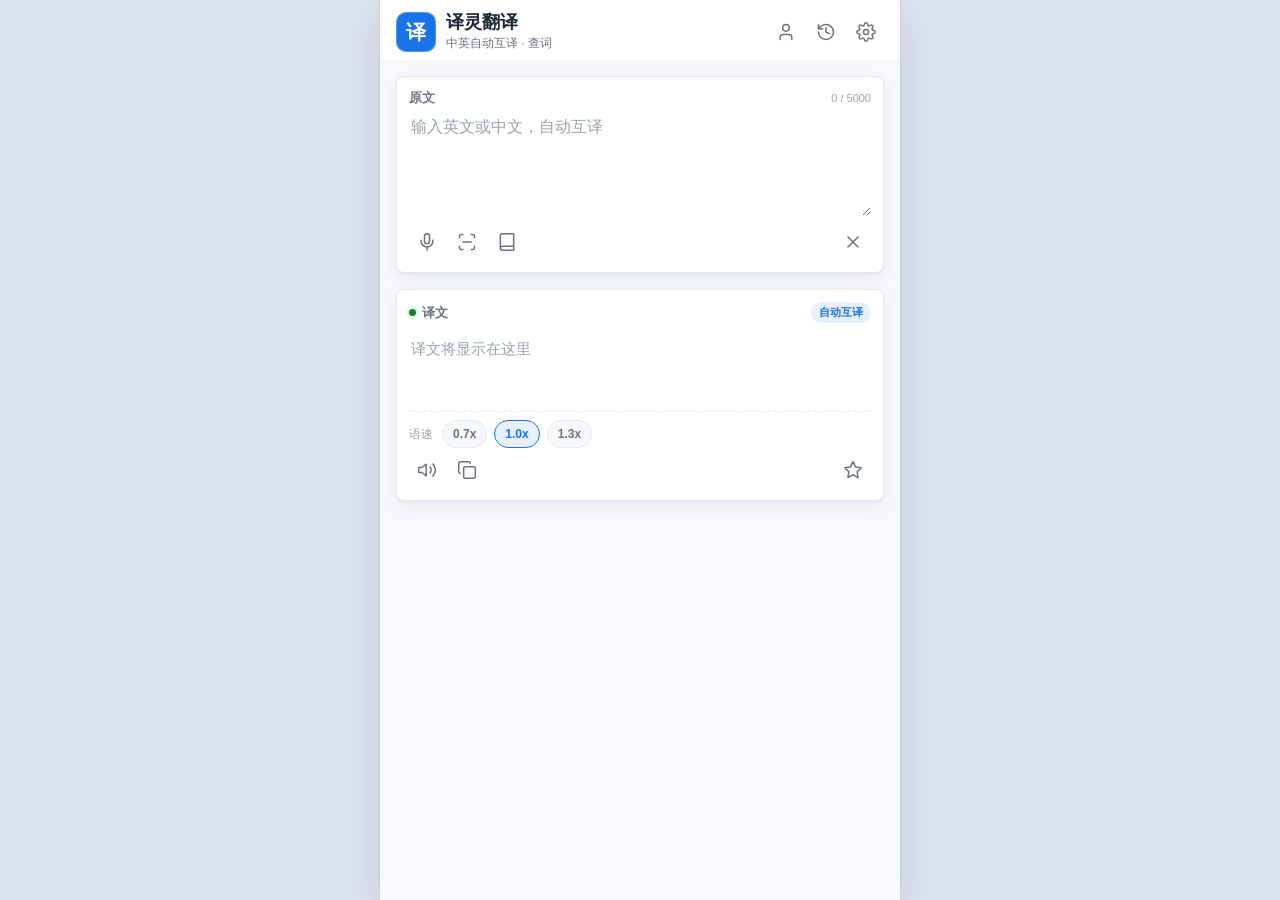
==== index.html @ 386af352 "Initial commit of Yiling Translate" ====
<!doctype html>
<html lang="zh-CN">
<head>
  <meta charset="utf-8">
  <meta name="viewport" content="width=device-width, initial-scale=1, viewport-fit=cover">
  <meta name="theme-color" content="#f6f8fc">
  <title>译灵翻译 · 中英自动互译</title>
  <link rel="stylesheet" href="styles.css">
</head>
<body>
  <div class="app">
    <header class="appbar">
      <div class="brand">
        <div class="brand-logo" aria-hidden="true"><span>译</span></div>
        <div class="brand-text">
          <h1>译灵翻译</h1>
          <p>中英自动互译 · 查词</p>
        </div>
      </div>
      <div class="appbar-actions">
        <button class="icon-btn" id="accountBtn" data-icon="user" aria-label="账户"></button>
        <button class="icon-btn" id="historyBtn" data-icon="history" aria-label="历史与收藏"></button>
        <button class="icon-btn" id="settingsBtn" data-icon="settings" aria-label="设置"></button>
      </div>
    </header>

    <main class="main-content">
      <div class="translate-area">
        <div class="panel source-card">
          <div class="panel-head">
            <span class="panel-label">原文</span>
            <span class="char-count" id="charCount">0 / 5000</span>
          </div>
          <textarea id="sourceInput" maxlength="5000" rows="4" placeholder="输入英文或中文，自动互译"></textarea>
          <div class="panel-actions">
            <button class="action-btn" id="micBtn" data-icon="mic" aria-label="语音输入"></button>
            <button class="action-btn" id="scanBtn" data-icon="scan" aria-label="拍照翻译"></button>
            <button class="action-btn" id="lookupBtn" data-icon="book" aria-label="查词"></button>
            <span class="spacer"></span>
            <button class="action-btn" id="clearBtn" data-icon="x" aria-label="清空"></button>
          </div>
        </div>

        <div class="panel result-card">
          <div class="panel-head">
            <span class="panel-label"><span class="ai-dot"></span>译文</span>
            <span class="engine-badge">自动互译</span>
          </div>
          <div class="result-content" id="resultContent">
            <p class="result-placeholder">译文将显示在这里</p>
          </div>
          <div class="rate-bar" id="rateBar">
            <span class="rate-label">语速</span>
            <button class="rate-option" data-rate="0.7">0.7x</button>
            <button class="rate-option active" data-rate="1">1.0x</button>
            <button class="rate-option" data-rate="1.3">1.3x</button>
          </div>
          <div class="panel-actions result-actions" id="resultActions">
            <button class="action-btn" id="speakBtn" data-icon="volume-2" aria-label="朗读译文"></button>
            <button class="action-btn" id="copyBtn" data-icon="copy" aria-label="复制译文"></button>
            <span class="spacer"></span>
            <button class="action-btn" id="saveBtn" data-icon="star" aria-label="收藏"></button>
          </div>
        </div>

        <section class="dict-panel" id="dictPanel" hidden>
          <div class="section-title">
            <span class="inline-ic" data-icon="book"></span>
            <h2>词典</h2>
          </div>
          <div class="dict-result" id="dictResult">
            <div class="empty-state">
              <span class="empty-ic" data-icon="book"></span>
              <p>单词会自动显示词典释义，也可点击上方“查词”</p>
            </div>
          </div>
        </section>

        <section class="ai-section" id="aiSection" hidden>
          <div class="section-title">
            <span class="inline-ic" data-icon="sparkles"></span>
            <h2>辅助解析</h2>
          </div>
          <div id="aiContent" class="ai-content"></div>
        </section>
      </div>
    </main>
  </div>

  <div class="scrim" id="scrim" hidden></div>

  <div class="sheet" id="historySheet" role="dialog" aria-modal="true" hidden>
    <div class="sheet-grab"></div>
    <div class="sheet-head">
      <h2>历史与收藏</h2>
      <button class="icon-btn" id="historyClose" data-icon="x" aria-label="关闭"></button>
    </div>
    <div class="segmented" id="historyTabs">
      <button class="seg active" data-hist-tab="history">历史</button>
      <button class="seg" data-hist-tab="saved">收藏</button>
    </div>
    <div class="history-pane" id="historyPane">
      <div class="list-head">
        <h2>历史记录</h2>
        <button class="text-btn" id="clearHistoryBtn">清空</button>
      </div>
      <div class="list" id="historyList"></div>
      <div class="empty-state list-empty" id="historyEmpty">
        <span class="empty-ic" data-icon="history"></span>
        <p>暂无历史记录</p>
      </div>
    </div>
    <div class="history-pane" id="savedPane" hidden>
      <div class="list-head">
        <h2>我的收藏</h2>
      </div>
      <div class="list" id="savedList"></div>
      <div class="empty-state list-empty" id="savedEmpty">
        <span class="empty-ic" data-icon="star"></span>
        <p>还没有收藏内容</p>
      </div>
    </div>
  </div>

  <div class="sheet" id="accountSheet" role="dialog" aria-modal="true" hidden>
    <div class="sheet-grab"></div>
    <div class="sheet-head">
      <h2>账户</h2>
      <button class="icon-btn" id="accountClose" data-icon="x" aria-label="关闭"></button>
    </div>
    <div class="account-body">
      <div id="accountLoggedOut">
        <div class="account-tabs">
          <button class="seg active" id="loginTab">登录</button>
          <button class="seg" id="registerTab">注册</button>
        </div>
        <label class="account-field">
          <span>昵称</span>
          <input id="accountName" type="text" autocomplete="nickname">
        </label>
        <label class="account-field">
          <span>邮箱</span>
          <input id="accountEmail" type="email" autocomplete="email">
        </label>
        <label class="account-field">
          <span>密码</span>
          <input id="accountPassword" type="password" autocomplete="current-password">
        </label>
        <button class="primary-btn account-submit" id="accountSubmit">登录</button>
        <p class="account-hint">本地演示账户，数据仅保存在当前浏览器。</p>
      </div>
      <div id="accountLoggedIn" hidden>
        <div class="profile-card">
          <div class="avatar" id="accountAvatar">译</div>
          <div class="profile-info">
            <div class="profile-name" id="accountDisplayName"></div>
            <div class="profile-email" id="accountDisplayEmail"></div>
          </div>
        </div>
        <div class="profile-stats">
          <div><strong id="statHistory">0</strong><span>历史</span></div>
          <div><strong id="statSaved">0</strong><span>收藏</span></div>
        </div>
        <button class="ghost-btn account-logout" id="accountLogout">退出登录</button>
      </div>
    </div>
  </div>

  <div class="sheet" id="settingsSheet" role="dialog" aria-modal="true" hidden>
    <div class="sheet-grab"></div>
    <div class="sheet-head">
      <h2>设置</h2>
      <button class="icon-btn" id="settingsClose" data-icon="x" aria-label="关闭"></button>
    </div>
    <div class="settings-body">
      <div class="setting-block">
        <div class="setting-row">
          <div>
            <div class="setting-title">朗读语速</div>
            <div class="setting-desc">调整译文朗读速度</div>
          </div>
          <span class="rate-val" id="rateVal">1.0x</span>
        </div>
        <input type="range" class="range" id="rateRange" min="0.6" max="1.3" step="0.1" value="1">
      </div>

      <div class="setting-block">
        <label class="setting-row toggle-row">
          <div>
            <div class="setting-title">翻译后自动朗读</div>
            <div class="setting-desc">生成译文后自动播放语音</div>
          </div>
          <input type="checkbox" class="switch" id="autoSpeak">
        </label>
      </div>

      <div class="setting-block">
        <div class="setting-title about-title">关于</div>
        <p class="about-copy">
          译灵翻译是一款中英自动互译与查词工具，界面参考 Google Translate 手机版，输入文字即可自动检测并翻译，单词会自动补充词典释义。
        </p>
        <div class="tech-tags">
          <span>CameraX</span><span>ML Kit</span><span>DeepSeek</span><span>CC-CEDICT</span><span>WordNet</span>
        </div>
      </div>
    </div>
  </div>

  <div class="modal" id="cameraModal" role="dialog" aria-modal="true" hidden>
    <div class="modal-head">
      <h2>拍照翻译</h2>
      <button class="icon-btn" id="cameraClose" data-icon="x" aria-label="关闭"></button>
    </div>
    <div class="camera-body">
      <div class="camera-preview" id="cameraPreview">
        <span class="preview-ic" data-icon="camera"></span>
        <p>选择照片，识别其中的中英文文字</p>
      </div>
      <div class="camera-actions">
        <button class="primary-btn" id="takePhotoBtn">拍照</button>
        <button class="ghost-btn" id="pickPhotoBtn">从相册选择</button>
      </div>
      <div class="ocr-status" id="ocrStatus"></div>
    </div>
  </div>

  <input type="file" id="imageInput" accept="image/*" hidden>
  <div class="toast" id="toast" role="status"></div>

  <script src="app.js"></script>
</body>
</html>
---- styles.css ----
:root {
  --bg: #eef2f7;
  --surface: #ffffff;
  --surface-2: #f6f8fc;
  --border: #e5e9f0;
  --text: #1f2937;
  --text-soft: #6b7280;
  --text-faint: #9aa3af;
  --brand: #1a73e8;
  --brand-soft: #e8f0fe;
  --blue: #1a73e8;
  --blue-soft: #e8f0fe;
  --green: #188038;
  --green-soft: #e6f4ea;
  --red: #d93025;
  --red-soft: #fce8e6;
  --amber: #b06000;
  --amber-soft: #fef7e0;
  --shadow: 0 1px 2px rgba(15, 23, 42, 0.04), 0 6px 18px rgba(15, 23, 42, 0.06);
  --radius: 8px;
  --nav-height: 64px;
}

* {
  box-sizing: border-box;
}

html,
body {
  margin: 0;
  padding: 0;
}

body {
  min-height: 100dvh;
  background: #dbe3ee;
  color: var(--text);
  font-family: "Segoe UI", "PingFang SC", "Microsoft YaHei", -apple-system, BlinkMacSystemFont, sans-serif;
  -webkit-font-smoothing: antialiased;
  text-rendering: optimizeLegibility;
}

[hidden] {
  display: none !important;
}

button {
  font-family: inherit;
  cursor: pointer;
  border: 0;
  background: none;
  color: inherit;
}

input,
textarea {
  font-family: inherit;
  color: inherit;
}

.app {
  position: relative;
  width: 100%;
  max-width: 520px;
  min-height: 100dvh;
  margin: 0 auto;
  display: flex;
  flex-direction: column;
  background: var(--surface-2);
  box-shadow: 0 0 0 1px rgba(15, 23, 42, 0.04), 0 12px 40px rgba(15, 23, 42, 0.10);
}

.appbar {
  display: flex;
  align-items: center;
  justify-content: space-between;
  padding: 12px 16px 8px;
  background: var(--surface);
}

.appbar-actions {
  display: flex;
  align-items: center;
  gap: 4px;
}

.brand {
  display: flex;
  align-items: center;
  gap: 10px;
}

.brand-logo {
  width: 40px;
  height: 40px;
  display: grid;
  place-items: center;
  border-radius: 10px;
  background: var(--brand);
  color: #fff;
  font-weight: 800;
  font-size: 20px;
  box-shadow: inset 0 0 0 1px rgba(255, 255, 255, 0.25);
}

.brand-text h1 {
  margin: 0;
  font-size: 18px;
  line-height: 1.15;
  letter-spacing: 0;
}

.brand-text p {
  margin: 2px 0 0;
  font-size: 12px;
  color: var(--text-soft);
}

.icon-btn,
.action-btn,
.swap-btn {
  width: 36px;
  height: 36px;
  display: inline-grid;
  place-items: center;
  border-radius: 50%;
  color: var(--text-soft);
  transition: background 0.15s ease, color 0.15s ease;
}

.icon-btn:hover,
.action-btn:hover,
.swap-btn:hover {
  background: #eef1f6;
  color: var(--text);
}

.icon-btn svg,
.action-btn svg,
.swap-btn svg,
.chev svg,
.nav-ic svg,
.inline-ic svg,
.search-ic svg,
.empty-ic svg,
.preview-ic svg,
.pos-ic svg,
.action-link svg {
  width: 20px;
  height: 20px;
  stroke-width: 1.8;
  stroke-linecap: round;
  stroke-linejoin: round;
  fill: none;
  stroke: currentColor;
}

.langbar {
  display: flex;
  align-items: center;
  justify-content: space-between;
  gap: 10px;
  padding: 8px 16px 12px;
  background: var(--surface);
  border-bottom: 1px solid var(--border);
}

.lang-chip {
  flex: 1;
  min-width: 0;
  display: flex;
  align-items: center;
  gap: 8px;
  padding: 8px 10px;
  border-radius: var(--radius);
  background: var(--surface-2);
  border: 1px solid var(--border);
  text-align: left;
}

.lang-chip:hover {
  background: #eef2f8;
}

.lang-code {
  font-size: 15px;
  font-weight: 700;
  color: var(--brand);
  min-width: 22px;
}

.lang-name {
  flex: 1;
  min-width: 0;
  font-size: 14px;
  color: var(--text);
  overflow: hidden;
  text-overflow: ellipsis;
  white-space: nowrap;
}

.chev {
  display: grid;
  place-items: center;
  color: var(--text-faint);
}

.chev svg {
  width: 16px;
  height: 16px;
}

.swap-btn {
  flex: 0 0 36px;
  background: var(--brand-soft);
  color: var(--brand);
}

.swap-btn:hover {
  background: #d7e6fb;
  color: var(--brand);
}

.tabs {
  flex: 1;
  padding: 16px 16px 96px;
}

.main-content {
  flex: 1;
  padding: 16px 16px 32px;
}

.tab {
  display: none;
}

.tab.active {
  display: block;
}

.translate-area {
  display: flex;
  flex-direction: column;
  gap: 16px;
}

.dict-panel {
  display: flex;
  flex-direction: column;
  gap: 10px;
}

.panel {
  background: var(--surface);
  border: 1px solid var(--border);
  border-radius: var(--radius);
  box-shadow: var(--shadow);
}

.source-card,
.result-card {
  padding: 12px;
}

.panel-head {
  display: flex;
  align-items: center;
  justify-content: space-between;
  margin-bottom: 6px;
}

.panel-label {
  display: flex;
  align-items: center;
  gap: 6px;
  font-size: 13px;
  font-weight: 600;
  color: var(--text-soft);
}

.ai-dot {
  width: 7px;
  height: 7px;
  border-radius: 50%;
  background: var(--green);
  box-shadow: 0 0 0 3px var(--green-soft);
}

.char-count {
  font-size: 11px;
  color: var(--text-faint);
}

.engine-badge {
  font-size: 11px;
  font-weight: 600;
  color: var(--brand);
  background: var(--brand-soft);
  padding: 3px 8px;
  border-radius: 999px;
}

textarea {
  width: 100%;
  min-height: 96px;
  resize: vertical;
  border: 0;
  outline: none;
  background: transparent;
  font-size: 16px;
  line-height: 1.55;
  padding: 2px;
}

textarea::placeholder {
  color: var(--text-faint);
}

.panel-actions {
  display: flex;
  align-items: center;
  gap: 4px;
  margin-top: 4px;
}

.spacer {
  flex: 1;
}

.result-content {
  min-height: 72px;
  padding: 8px 2px 4px;
  font-size: 17px;
  line-height: 1.6;
  word-break: break-word;
}

.result-placeholder {
  margin: 0;
  color: var(--text-faint);
  font-size: 15px;
}

.result-content p {
  margin: 0 0 8px;
}

.result-content p:last-child {
  margin-bottom: 0;
}

.rate-bar {
  display: flex;
  align-items: center;
  gap: 7px;
  margin-top: 10px;
  padding-top: 8px;
  border-top: 1px dashed var(--border);
}

.rate-label {
  font-size: 12px;
  color: var(--text-faint);
  margin-right: 2px;
}

.rate-option {
  height: 28px;
  padding: 0 10px;
  border-radius: 999px;
  background: var(--surface-2);
  border: 1px solid var(--border);
  color: var(--text-soft);
  font-size: 12px;
  font-weight: 600;
}

.rate-option:hover {
  color: var(--text);
}

.rate-option.active {
  background: var(--brand-soft);
  border-color: var(--brand);
  color: var(--brand);
}

.translated-main {
  font-size: 18px;
  font-weight: 600;
  color: var(--text);
}

.translated-alt {
  font-size: 14px;
  color: var(--text-soft);
  padding-top: 8px;
  border-top: 1px dashed var(--border);
}

.translated-alt strong {
  color: var(--brand);
  font-weight: 600;
}

.ai-section {
  display: flex;
  flex-direction: column;
  gap: 10px;
}

.section-title {
  display: flex;
  align-items: center;
  gap: 7px;
}

.section-title .inline-ic {
  color: var(--amber);
}

.section-title h2 {
  margin: 0;
  font-size: 14px;
  font-weight: 700;
  color: var(--text);
}

.ai-content {
  display: flex;
  flex-direction: column;
  gap: 10px;
}

.ai-card {
  background: var(--surface);
  border: 1px solid var(--border);
  border-radius: var(--radius);
  padding: 12px;
  box-shadow: var(--shadow);
}

.ai-card-head {
  display: flex;
  align-items: center;
  gap: 7px;
  margin-bottom: 8px;
}

.ai-card-head .inline-ic {
  color: var(--brand);
}

.ai-card-head h3 {
  margin: 0;
  font-size: 13px;
  font-weight: 700;
}

.token-list {
  display: flex;
  flex-wrap: wrap;
  gap: 6px;
}

.token {
  display: inline-flex;
  align-items: center;
  gap: 6px;
  padding: 5px 8px;
  border-radius: 6px;
  background: var(--brand-soft);
  color: var(--text);
  font-size: 13px;
}

.token b {
  font-weight: 700;
}

.token span {
  color: var(--text-soft);
  font-size: 12px;
}

.token.unknown {
  background: var(--surface-2);
  color: var(--text-soft);
}

.tip-copy,
.alt-copy {
  margin: 0;
  font-size: 13px;
  line-height: 1.6;
  color: var(--text-soft);
}

.alt-copy strong {
  color: var(--text);
}

.search-box {
  display: flex;
  align-items: center;
  gap: 6px;
  padding: 8px 10px;
}

.search-ic {
  display: grid;
  place-items: center;
  color: var(--text-faint);
}

.search-box input {
  flex: 1;
  min-width: 0;
  border: 0;
  outline: none;
  background: transparent;
  font-size: 15px;
  padding: 6px 2px;
}

.search-box input::placeholder {
  color: var(--text-faint);
}

.search-go {
  flex: 0 0 auto;
  height: 34px;
  padding: 0 14px;
  border-radius: var(--radius);
  background: var(--brand);
  color: #fff;
  font-size: 13px;
  font-weight: 600;
}

.search-go:hover {
  background: #c9322e;
}

.dict-result {
  margin-top: 14px;
}

.dict-card {
  background: var(--surface);
  border: 1px solid var(--border);
  border-radius: var(--radius);
  box-shadow: var(--shadow);
  padding: 16px;
}

.dict-top {
  padding-bottom: 12px;
  border-bottom: 1px solid var(--border);
}

.dict-word-row {
  display: flex;
  align-items: center;
  justify-content: space-between;
  gap: 12px;
}

.dict-word-row h2 {
  margin: 0;
  font-size: 26px;
  line-height: 1.15;
  word-break: break-word;
}

.dict-word-row .save-word {
  flex: 0 0 auto;
  width: 34px;
  height: 34px;
  color: var(--text-faint);
}

.dict-word-row .save-word.active {
  color: var(--amber);
}

.phonetic-line {
  display: flex;
  align-items: center;
  flex-wrap: wrap;
  gap: 7px;
  margin-top: 9px;
  color: var(--text-soft);
}

.phonetic-tag {
  font-size: 11px;
  font-weight: 700;
  color: var(--brand);
  background: var(--brand-soft);
  padding: 2px 6px;
  border-radius: 4px;
}

.phonetic-line .phonetic {
  font-size: 14px;
}

.phonetic-line .mini-btn {
  color: var(--brand);
  margin-left: 2px;
}

.dict-pinyin {
  margin: 8px 0 0;
  font-size: 14px;
  color: var(--text-soft);
}

.dict-trans {
  margin-top: 10px;
}

.dict-trans h3 {
  margin: 0 0 7px;
  font-size: 12px;
  font-weight: 700;
  color: var(--text-soft);
}

.trans-list {
  display: flex;
  flex-direction: column;
  gap: 5px;
}

.trans-item {
  display: flex;
  align-items: baseline;
  gap: 8px;
}

.trans-num {
  flex: 0 0 18px;
  width: 18px;
  height: 18px;
  display: grid;
  place-items: center;
  border-radius: 50%;
  background: var(--brand-soft);
  color: var(--brand);
  font-size: 11px;
  font-weight: 700;
}

.trans-text {
  font-size: 14px;
  color: var(--text);
}

.pos-tabs {
  display: flex;
  flex-wrap: wrap;
  gap: 8px;
  margin: 14px 0;
}

.pos-tab {
  padding: 6px 13px;
  border-radius: 999px;
  background: var(--surface-2);
  border: 1px solid var(--border);
  color: var(--text-soft);
  font-size: 13px;
  font-weight: 600;
}

.pos-tab:hover {
  color: var(--text);
}

.pos-tab.active {
  background: var(--brand);
  border-color: var(--brand);
  color: #fff;
}

.sense-list {
  display: flex;
  flex-direction: column;
  gap: 14px;
}

.sense-head {
  display: flex;
  align-items: baseline;
  gap: 8px;
  margin-bottom: 8px;
}

.sense-pos {
  font-size: 12px;
  font-weight: 700;
  color: var(--brand);
  font-style: italic;
}

.sense-label {
  font-size: 12px;
  font-weight: 700;
  color: var(--text-soft);
}

.def-list {
  list-style: none;
  padding-left: 0;
  display: flex;
  flex-direction: column;
  gap: 12px;
}

.def-item {
  font-size: 14px;
  line-height: 1.55;
}

.def-main {
  display: flex;
  gap: 8px;
}

.def-num {
  flex: 0 0 auto;
  min-width: 18px;
  color: var(--brand);
  font-weight: 700;
}

.def-text {
  flex: 1;
  min-width: 0;
}

.def-en {
  margin: 0;
  color: var(--text);
}

.def-zh {
  margin: 3px 0 0;
  color: var(--text-soft);
  font-size: 13px;
}

.def-ex {
  position: relative;
  margin: 7px 0 0 26px;
  padding: 7px 32px 7px 9px;
  border-radius: 6px;
  background: var(--surface-2);
  color: var(--text-soft);
  font-size: 13px;
}

.def-ex .mini-btn {
  position: absolute;
  right: 3px;
  top: 50%;
  transform: translateY(-50%);
}

.rel-group {
  margin-top: 12px;
}

.rel-group h3 {
  margin: 0 0 7px;
  font-size: 12px;
  font-weight: 700;
  color: var(--text-soft);
}

.rel-chips {
  display: flex;
  flex-wrap: wrap;
  gap: 6px;
}

.rel-chip {
  padding: 5px 9px;
  border-radius: 6px;
  background: var(--blue-soft);
  color: var(--blue);
  font-size: 12px;
}

.rel-chip:hover {
  background: #d7e6fb;
}

.rel-text {
  font-size: 13px;
  color: var(--text-soft);
}

.source-badge {
  margin-top: 16px;
  padding-top: 12px;
  border-top: 1px dashed var(--border);
  font-size: 11px;
  color: var(--text-faint);
  text-align: right;
}

.dict-head {
  display: flex;
  align-items: flex-start;
  justify-content: space-between;
  gap: 12px;
}

.dict-word {
  display: flex;
  align-items: center;
  flex-wrap: wrap;
  gap: 8px;
}

.dict-word h2 {
  margin: 0;
  font-size: 24px;
  line-height: 1.1;
}

.phonetic {
  color: var(--text-soft);
  font-size: 14px;
}

.dict-word .mini-btn {
  color: var(--brand);
}

.pos {
  flex: 0 0 auto;
  font-size: 12px;
  font-weight: 600;
  color: var(--green);
  background: var(--green-soft);
  padding: 4px 9px;
  border-radius: 999px;
}

.dict-zh {
  margin: 8px 0 0;
  font-size: 15px;
  font-weight: 600;
  color: var(--text);
}

.dict-block {
  margin-top: 16px;
  padding-top: 12px;
  border-top: 1px solid var(--border);
}

.dict-block h3 {
  margin: 0 0 8px;
  font-size: 12px;
  font-weight: 700;
  letter-spacing: 0;
  color: var(--text-soft);
}

.def-list {
  margin: 0;
  padding-left: 0;
  list-style: none;
  display: flex;
  flex-direction: column;
  gap: 12px;
}

.def-list li {
  font-size: 14px;
  line-height: 1.6;
}

.def-list li strong {
  color: var(--text-faint);
  font-weight: 600;
  font-size: 12px;
  margin-right: 4px;
}

.dict-example {
  position: relative;
  padding: 8px 34px 8px 10px;
  border-radius: 6px;
  background: var(--surface-2);
  margin-bottom: 6px;
}

.dict-example:last-child {
  margin-bottom: 0;
}

.dict-example p {
  margin: 0;
  font-size: 13px;
  line-height: 1.55;
}

.dict-example .en {
  color: var(--text);
}

.dict-example .zh {
  color: var(--text-soft);
}

.dict-example .mini-btn {
  position: absolute;
  right: 4px;
  top: 50%;
  transform: translateY(-50%);
}

.dict-row {
  display: flex;
  align-items: flex-start;
  gap: 12px;
  margin-top: 10px;
}

.dict-key {
  flex: 0 0 52px;
  font-size: 12px;
  color: var(--text-faint);
}

.dict-val {
  font-size: 13px;
  color: var(--text-soft);
}

.syn-list {
  display: flex;
  flex-wrap: wrap;
  gap: 6px;
}

.syn {
  font-size: 12px;
  padding: 4px 8px;
  border-radius: 6px;
  background: var(--brand-soft);
  color: var(--brand);
}

.empty-state {
  display: flex;
  flex-direction: column;
  align-items: center;
  justify-content: center;
  gap: 6px;
  padding: 56px 20px;
  text-align: center;
}

.empty-ic {
  color: var(--text-faint);
}

.empty-ic svg {
  width: 34px;
  height: 34px;
  stroke-width: 1.5;
}

.empty-state h2 {
  margin: 8px 0 0;
  font-size: 16px;
}

.empty-state p {
  margin: 0;
  max-width: 280px;
  color: var(--text-soft);
  font-size: 13px;
  line-height: 1.55;
}

.list-head {
  display: flex;
  align-items: center;
  justify-content: space-between;
  margin-bottom: 10px;
}

.list-head h2 {
  margin: 0;
  font-size: 16px;
}

.text-btn {
  font-size: 13px;
  color: var(--brand);
  font-weight: 600;
  padding: 4px 6px;
}

.list {
  display: flex;
  flex-direction: column;
  gap: 10px;
}

.history-item {
  background: var(--surface);
  border: 1px solid var(--border);
  border-radius: var(--radius);
  box-shadow: var(--shadow);
  overflow: hidden;
}

.history-main {
  padding: 12px;
  cursor: pointer;
}

.history-main:hover {
  background: #fbfcfe;
}

.history-src {
  font-size: 14px;
  line-height: 1.5;
  margin: 0 0 8px;
  color: var(--text);
}

.history-tgt {
  font-size: 13px;
  line-height: 1.5;
  margin: 0;
  color: var(--brand);
}

.history-meta {
  display: flex;
  align-items: center;
  justify-content: space-between;
  padding: 6px 12px;
  border-top: 1px solid var(--border);
  background: var(--surface-2);
}

.history-langs {
  font-size: 11px;
  color: var(--text-faint);
}

.history-actions {
  display: flex;
  gap: 2px;
}

.mini-btn {
  width: 28px;
  height: 28px;
  display: grid;
  place-items: center;
  border-radius: 6px;
  color: var(--text-soft);
}

.mini-btn:hover {
  background: #e8ecf3;
}

.mini-btn svg {
  width: 16px;
  height: 16px;
  stroke-width: 1.8;
  fill: none;
  stroke: currentColor;
  stroke-linecap: round;
  stroke-linejoin: round;
}

.mini-btn.active {
  color: var(--amber);
}

.bottomnav {
  position: fixed;
  bottom: 0;
  left: 50%;
  transform: translateX(-50%);
  width: 100%;
  max-width: 520px;
  height: var(--nav-height);
  display: flex;
  background: var(--surface);
  border-top: 1px solid var(--border);
  padding-bottom: env(safe-area-inset-bottom);
  z-index: 20;
}

.nav-item {
  flex: 1;
  display: flex;
  flex-direction: column;
  align-items: center;
  justify-content: center;
  gap: 3px;
  color: var(--text-soft);
  font-size: 11px;
}

.nav-item.active {
  color: var(--brand);
}

.nav-item:hover {
  color: var(--brand);
}

.nav-ic {
  display: grid;
  place-items: center;
}

.nav-ic svg {
  width: 22px;
  height: 22px;
  stroke-width: 1.8;
}

.scrim {
  position: fixed;
  inset: 0;
  background: rgba(15, 23, 42, 0.45);
  z-index: 30;
}

.sheet {
  position: fixed;
  bottom: 0;
  left: 50%;
  transform: translateX(-50%);
  width: 100%;
  max-width: 520px;
  background: var(--surface);
  border-radius: 18px 18px 0 0;
  box-shadow: 0 -8px 30px rgba(15, 23, 42, 0.18);
  z-index: 40;
  max-height: 82dvh;
  display: flex;
  flex-direction: column;
  animation: sheet-in 0.2s ease;
}

@keyframes sheet-in {
  from {
    transform: translate(-50%, 20px);
    opacity: 0.7;
  }
  to {
    transform: translate(-50%, 0);
    opacity: 1;
  }
}

.sheet-grab {
  width: 36px;
  height: 4px;
  border-radius: 999px;
  background: #d4d9e2;
  margin: 8px auto 2px;
}

.sheet-head {
  display: flex;
  align-items: center;
  justify-content: space-between;
  padding: 8px 16px;
  border-bottom: 1px solid var(--border);
}

.sheet-head h2 {
  margin: 0;
  font-size: 16px;
}

.segmented {
  display: flex;
  gap: 8px;
  padding: 8px 16px;
  border-bottom: 1px solid var(--border);
}

.seg {
  flex: 1;
  height: 34px;
  border-radius: var(--radius);
  background: var(--surface-2);
  color: var(--text-soft);
  font-size: 13px;
  font-weight: 600;
}

.seg.active {
  background: var(--brand-soft);
  color: var(--brand);
}

.history-pane {
  padding: 12px 16px 24px;
  overflow-y: auto;
}

.account-body {
  padding: 12px 16px 24px;
  overflow-y: auto;
}

.account-tabs {
  display: flex;
  gap: 8px;
  margin-bottom: 16px;
}

.account-tabs .seg {
  height: 34px;
  border: 1px solid var(--border);
  background: var(--surface-2);
  color: var(--text-soft);
}

.account-tabs .seg.active {
  background: var(--brand);
  border-color: var(--brand);
  color: #fff;
}

.account-field {
  display: flex;
  align-items: center;
  gap: 12px;
  padding: 10px 0;
  border-bottom: 1px solid var(--border);
}

.account-field span {
  flex: 0 0 42px;
  font-size: 13px;
  color: var(--text-soft);
}

.account-field input {
  flex: 1;
  min-width: 0;
  border: 0;
  outline: none;
  background: transparent;
  font-size: 14px;
}

.account-submit {
  width: 100%;
  margin-top: 18px;
}

.account-hint {
  margin: 12px 0 0;
  font-size: 12px;
  color: var(--text-faint);
  text-align: center;
}

.profile-card {
  display: flex;
  align-items: center;
  gap: 12px;
  padding: 8px 0 16px;
}

.avatar {
  width: 52px;
  height: 52px;
  display: grid;
  place-items: center;
  border-radius: 50%;
  background: var(--brand);
  color: #fff;
  font-size: 22px;
  font-weight: 700;
}

.profile-info {
  min-width: 0;
}

.profile-name {
  font-size: 16px;
  font-weight: 700;
}

.profile-email {
  font-size: 13px;
  color: var(--text-soft);
  overflow: hidden;
  text-overflow: ellipsis;
  white-space: nowrap;
}

.profile-stats {
  display: flex;
  gap: 12px;
  margin-bottom: 18px;
}

.profile-stats div {
  flex: 1;
  display: flex;
  flex-direction: column;
  align-items: center;
  gap: 2px;
  padding: 12px;
  border-radius: var(--radius);
  background: var(--surface-2);
}

.profile-stats strong {
  font-size: 18px;
  color: var(--brand);
}

.profile-stats span {
  font-size: 12px;
  color: var(--text-soft);
}

.account-logout {
  width: 100%;
}

.lang-list {
  overflow-y: auto;
  padding: 8px;
}

.lang-option {
  width: 100%;
  display: flex;
  align-items: center;
  gap: 10px;
  padding: 12px 10px;
  border-radius: var(--radius);
  text-align: left;
}

.lang-option:hover {
  background: var(--surface-2);
}

.lang-option .lang-code {
  width: 40px;
  height: 40px;
  display: grid;
  place-items: center;
  background: var(--surface-2);
  border-radius: 8px;
  color: var(--brand);
  font-size: 14px;
}

.lang-option .option-name {
  flex: 1;
  font-size: 14px;
}

.lang-option .option-sub {
  font-size: 12px;
  color: var(--text-faint);
}

.lang-option .check {
  color: var(--brand);
  display: none;
}

.lang-option .check svg {
  width: 18px;
  height: 18px;
  stroke-width: 2;
  fill: none;
  stroke: currentColor;
  stroke-linecap: round;
  stroke-linejoin: round;
}

.lang-option.selected .check {
  display: grid;
}

.lang-option.disabled {
  opacity: 0.5;
  cursor: default;
}

.lang-option.disabled:hover {
  background: transparent;
}

.settings-body {
  overflow-y: auto;
  padding: 8px 16px 24px;
}

.setting-block {
  padding: 14px 0;
  border-bottom: 1px solid var(--border);
}

.setting-block:last-child {
  border-bottom: 0;
}

.setting-row {
  display: flex;
  align-items: center;
  justify-content: space-between;
  gap: 16px;
}

.setting-title {
  font-size: 14px;
  font-weight: 600;
}

.setting-desc {
  font-size: 12px;
  color: var(--text-soft);
  margin-top: 2px;
}

.rate-val {
  font-size: 14px;
  font-weight: 700;
  color: var(--brand);
  min-width: 38px;
  text-align: right;
}

.range {
  width: 100%;
  margin-top: 10px;
  accent-color: var(--brand);
}

.toggle-row {
  cursor: pointer;
}

.switch {
  width: 42px;
  height: 24px;
  accent-color: var(--brand);
  cursor: pointer;
}

.about-title {
  margin-bottom: 6px;
}

.about-copy {
  margin: 0 0 12px;
  font-size: 13px;
  line-height: 1.7;
  color: var(--text-soft);
}

.tech-tags {
  display: flex;
  flex-wrap: wrap;
  gap: 6px;
}

.tech-tags span {
  font-size: 11px;
  padding: 4px 8px;
  border-radius: 6px;
  background: var(--surface-2);
  color: var(--text-soft);
  border: 1px solid var(--border);
}

.modal {
  position: fixed;
  top: 50%;
  left: 50%;
  transform: translate(-50%, -50%);
  width: calc(100% - 32px);
  max-width: 460px;
  background: var(--surface);
  border-radius: 12px;
  box-shadow: 0 20px 60px rgba(15, 23, 42, 0.28);
  z-index: 40;
  overflow: hidden;
}

.modal-head {
  display: flex;
  align-items: center;
  justify-content: space-between;
  padding: 12px 16px;
  border-bottom: 1px solid var(--border);
}

.modal-head h2 {
  margin: 0;
  font-size: 16px;
}

.camera-body {
  padding: 16px;
}

.camera-preview {
  min-height: 180px;
  display: flex;
  flex-direction: column;
  align-items: center;
  justify-content: center;
  gap: 10px;
  border: 1px dashed var(--border);
  border-radius: var(--radius);
  background: var(--surface-2);
  color: var(--text-faint);
  overflow: hidden;
}

.camera-preview img {
  width: 100%;
  height: 100%;
  min-height: 180px;
  object-fit: contain;
  display: block;
}

.preview-ic svg {
  width: 38px;
  height: 38px;
  stroke-width: 1.4;
}

.camera-preview p {
  margin: 0;
  font-size: 13px;
}

.camera-actions {
  display: flex;
  gap: 10px;
  margin-top: 14px;
}

.primary-btn,
.ghost-btn {
  flex: 1;
  height: 44px;
  border-radius: var(--radius);
  font-size: 14px;
  font-weight: 600;
}

.primary-btn {
  background: var(--brand);
  color: #fff;
}

.primary-btn:hover {
  background: #1765cc;
}

.ghost-btn {
  background: var(--surface-2);
  color: var(--brand);
  border: 1px solid var(--border);
}

.ghost-btn:hover {
  background: #eef2f8;
}

.ocr-status {
  min-height: 20px;
  margin-top: 12px;
  font-size: 13px;
  color: var(--text-soft);
}

.ocr-status.error {
  color: var(--red);
}

.toast {
  position: fixed;
  bottom: calc(var(--nav-height) + 18px);
  left: 50%;
  transform: translateX(-50%) translateY(12px);
  max-width: calc(100% - 48px);
  padding: 10px 16px;
  background: rgba(31, 41, 55, 0.94);
  color: #fff;
  font-size: 13px;
  border-radius: 8px;
  z-index: 60;
  opacity: 0;
  pointer-events: none;
  transition: opacity 0.2s ease, transform 0.2s ease;
}

.toast.show {
  opacity: 1;
  transform: translateX(-50%) translateY(0);
}

.loading-dots::after {
  content: "";
  display: inline-block;
  width: 1em;
  text-align: left;
  animation: dots 1.2s steps(4, end) infinite;
}

@keyframes dots {
  0% {
    content: "";
  }
  25% {
    content: ".";
  }
  50% {
    content: "..";
  }
  75% {
    content: "...";
  }
}

@media (max-width: 360px) {
  .appbar {
    padding-left: 12px;
    padding-right: 12px;
  }

  .langbar {
    padding-left: 12px;
    padding-right: 12px;
    gap: 6px;
  }

  .tabs {
    padding-left: 12px;
    padding-right: 12px;
  }

  .lang-chip {
    gap: 5px;
    padding: 8px;
  }

  textarea {
    font-size: 15px;
  }
}
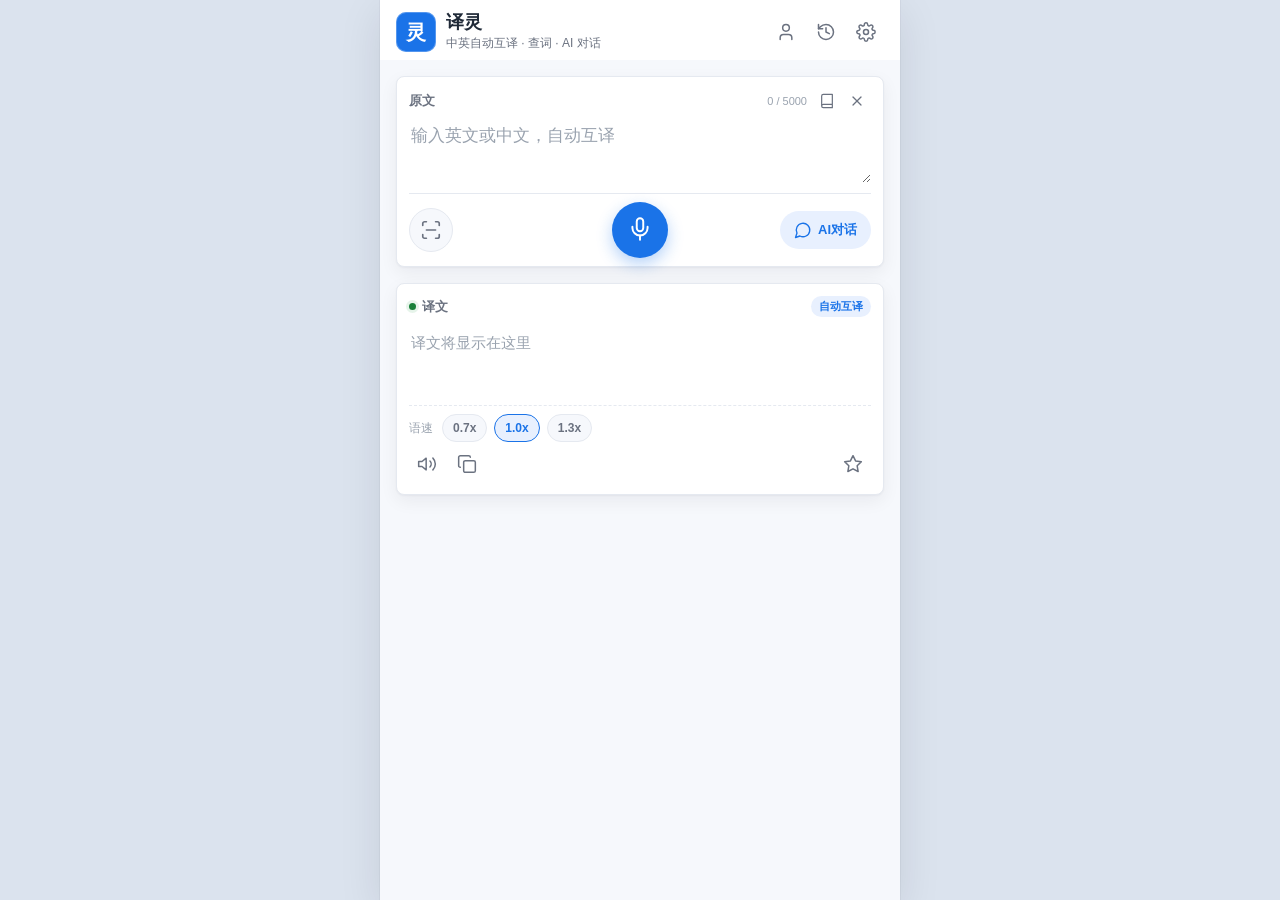
==== commit 15ce399e: "Update app: backend endpoints, dictionary aggregation, auth, and UI" ====
--- a/index.html
+++ b/index.html
@@ -4,17 +4,17 @@
   <meta charset="utf-8">
   <meta name="viewport" content="width=device-width, initial-scale=1, viewport-fit=cover">
   <meta name="theme-color" content="#f6f8fc">
-  <title>译灵翻译 · 中英自动互译</title>
+  <title>译灵 · 中英自动互译</title>
   <link rel="stylesheet" href="styles.css">
 </head>
 <body>
   <div class="app">
     <header class="appbar">
       <div class="brand">
-        <div class="brand-logo" aria-hidden="true"><span>译</span></div>
+        <div class="brand-logo" aria-hidden="true"><span>灵</span></div>
         <div class="brand-text">
-          <h1>译灵翻译</h1>
-          <p>中英自动互译 · 查词</p>
+          <h1>译灵</h1>
+          <p>中英自动互译 · 查词 · AI 对话</p>
         </div>
       </div>
       <div class="appbar-actions">
@@ -29,15 +29,19 @@
         <div class="panel source-card">
           <div class="panel-head">
             <span class="panel-label">原文</span>
-            <span class="char-count" id="charCount">0 / 5000</span>
-          </div>
-          <textarea id="sourceInput" maxlength="5000" rows="4" placeholder="输入英文或中文，自动互译"></textarea>
-          <div class="panel-actions">
-            <button class="action-btn" id="micBtn" data-icon="mic" aria-label="语音输入"></button>
-            <button class="action-btn" id="scanBtn" data-icon="scan" aria-label="拍照翻译"></button>
-            <button class="action-btn" id="lookupBtn" data-icon="book" aria-label="查词"></button>
-            <span class="spacer"></span>
-            <button class="action-btn" id="clearBtn" data-icon="x" aria-label="清空"></button>
+            <div class="panel-head-actions">
+              <span class="char-count" id="charCount">0 / 5000</span>
+              <button class="mini-btn" id="lookupBtn" data-icon="book" aria-label="查词"></button>
+              <button class="mini-btn" id="clearBtn" data-icon="x" aria-label="清空"></button>
+            </div>
+          </div>
+          <textarea id="sourceInput" maxlength="5000" rows="2" placeholder="输入英文或中文，自动互译"></textarea>
+          <div class="input-actions">
+            <button class="round-btn slot-left" id="scanBtn" data-icon="scan" aria-label="拍照翻译"></button>
+            <button class="mic-main slot-center" id="micBtn" data-icon="mic" aria-label="语音输入"></button>
+            <button class="chat-btn slot-right" id="chatBtn" aria-label="AI对话">
+              <span class="inline-ic" data-icon="chat"></span><span>AI对话</span>
+            </button>
           </div>
         </div>
 
@@ -75,19 +79,37 @@
             </div>
           </div>
         </section>
-
-        <section class="ai-section" id="aiSection" hidden>
-          <div class="section-title">
-            <span class="inline-ic" data-icon="sparkles"></span>
-            <h2>辅助解析</h2>
-          </div>
-          <div id="aiContent" class="ai-content"></div>
-        </section>
       </div>
     </main>
   </div>
 
   <div class="scrim" id="scrim" hidden></div>
+
+  <div class="sheet" id="chatSheet" role="dialog" aria-modal="true" hidden>
+    <div class="sheet-grab"></div>
+    <div class="sheet-head">
+      <h2>AI 对话</h2>
+      <button class="icon-btn" id="chatClose" data-icon="x" aria-label="关闭"></button>
+    </div>
+    <div class="chat-toolbar">
+      <button class="chat-parse-btn" id="parseCurrentBtn" disabled>
+        <span class="inline-ic" data-icon="sparkles"></span><span>解析当前译文</span>
+      </button>
+      <span class="chat-toolbar-hint" id="parseHint">先翻译内容，再点这里逐词解析</span>
+    </div>
+    <div class="chat-body">
+      <div class="chat-list" id="chatList">
+        <div class="chat-empty" id="chatEmpty">
+          <span class="empty-ic" data-icon="chat"></span>
+          <p>hi，我是你的专属译灵，你可以用中文或英文向我提问。</p>
+        </div>
+      </div>
+      <form class="chat-input-row" id="chatForm">
+        <textarea id="chatInput" rows="1" maxlength="2000" placeholder="输入消息…"></textarea>
+        <button class="chat-send" id="chatSend" type="submit">发送</button>
+      </form>
+    </div>
+  </div>
 
   <div class="sheet" id="historySheet" role="dialog" aria-modal="true" hidden>
     <div class="sheet-grab"></div>
@@ -147,7 +169,7 @@
           <input id="accountPassword" type="password" autocomplete="current-password">
         </label>
         <button class="primary-btn account-submit" id="accountSubmit">登录</button>
-        <p class="account-hint">本地演示账户，数据仅保存在当前浏览器。</p>
+        <p class="account-hint">后端可用时账户保存在服务器数据库；离线时保存在当前浏览器。</p>
       </div>
       <div id="accountLoggedIn" hidden>
         <div class="profile-card">
@@ -197,10 +219,11 @@
       <div class="setting-block">
         <div class="setting-title about-title">关于</div>
         <p class="about-copy">
-          译灵翻译是一款中英自动互译与查词工具，界面参考 Google Translate 手机版，输入文字即可自动检测并翻译，单词会自动补充词典释义。
+          译灵是一款专用于中英自动互译、查词与 AI 对话的工具，界面参考 Google Translate 手机版：
+          输入文字自动检测语言并翻译，单词自动补充词典释义，底部可直接拍照、语音输入或打开 AI 对话。
         </p>
         <div class="tech-tags">
-          <span>CameraX</span><span>ML Kit</span><span>DeepSeek</span><span>CC-CEDICT</span><span>WordNet</span>
+          <span>CameraX</span><span>ML Kit</span><span>DeepSeek</span><span>CC-CEDICT</span><span>WordNet</span><span>Wiktionary</span><span>Datamuse</span>
         </div>
       </div>
     </div>
--- a/styles.css
+++ b/styles.css
@@ -404,6 +404,43 @@
   font-weight: 600;
 }
 
+.result-multi {
+  margin-top: 10px;
+  padding-top: 10px;
+  border-top: 1px dashed var(--border);
+}
+
+.result-multi-title {
+  font-size: 12px;
+  font-weight: 700;
+  color: var(--text-soft);
+  margin-bottom: 6px;
+}
+
+.multi-list {
+  display: flex;
+  flex-direction: column;
+  gap: 6px;
+}
+
+.multi-item {
+  display: flex;
+  align-items: baseline;
+  gap: 10px;
+}
+
+.multi-en {
+  flex: 0 0 auto;
+  font-size: 14px;
+  font-weight: 700;
+  color: var(--brand);
+}
+
+.multi-zh {
+  font-size: 14px;
+  color: var(--text);
+}
+
 .ai-section {
   display: flex;
   flex-direction: column;
@@ -742,12 +779,13 @@
   min-width: 0;
 }
 
-.def-en {
+.def-primary {
   margin: 0;
   color: var(--text);
-}
-
-.def-zh {
+  font-weight: 600;
+}
+
+.def-secondary {
   margin: 3px 0 0;
   color: var(--text-soft);
   font-size: 13px;
@@ -1679,3 +1717,269 @@
     font-size: 15px;
   }
 }
+
+/* --- Google Translate style input card and AI 对话 sheet --- */
+.source-card {
+  padding: 10px 12px 8px;
+}
+
+.source-card textarea {
+  min-height: 62px;
+  max-height: 160px;
+  font-size: 17px;
+}
+
+.panel-head-actions {
+  display: flex;
+  align-items: center;
+  gap: 2px;
+}
+
+.panel-head-actions .char-count {
+  margin-right: 4px;
+}
+
+.input-actions {
+  display: grid;
+  grid-template-columns: 1fr auto 1fr;
+  align-items: center;
+  margin-top: 6px;
+  padding-top: 8px;
+  border-top: 1px solid var(--border);
+}
+
+.input-actions .slot-left {
+  justify-self: start;
+}
+
+.input-actions .slot-center {
+  justify-self: center;
+}
+
+.input-actions .slot-right {
+  justify-self: end;
+}
+
+.round-btn {
+  width: 44px;
+  height: 44px;
+  display: inline-grid;
+  place-items: center;
+  border-radius: 50%;
+  background: var(--surface-2);
+  border: 1px solid var(--border);
+  color: var(--text-soft);
+  transition: background 0.15s ease, color 0.15s ease;
+}
+
+.round-btn:hover {
+  background: #eef2f8;
+  color: var(--text);
+}
+
+.round-btn svg {
+  width: 22px;
+  height: 22px;
+  stroke-width: 1.8;
+  fill: none;
+  stroke: currentColor;
+  stroke-linecap: round;
+  stroke-linejoin: round;
+}
+
+.mic-main {
+  width: 56px;
+  height: 56px;
+  border-radius: 50%;
+  background: var(--brand);
+  color: #fff;
+  border: 0;
+  box-shadow: 0 6px 16px rgba(26, 115, 232, 0.32);
+}
+
+.mic-main:hover {
+  background: #1765cc;
+  color: #fff;
+}
+
+.mic-main svg {
+  width: 26px;
+  height: 26px;
+}
+
+.chat-btn {
+  display: inline-flex;
+  align-items: center;
+  gap: 6px;
+  height: 38px;
+  padding: 0 14px;
+  border-radius: 999px;
+  background: var(--brand-soft);
+  color: var(--brand);
+  font-size: 13px;
+  font-weight: 600;
+}
+
+.chat-btn:hover {
+  background: #d7e6fb;
+}
+
+.chat-btn .inline-ic {
+  display: inline-grid;
+  place-items: center;
+}
+
+.chat-btn .inline-ic svg {
+  width: 18px;
+  height: 18px;
+}
+
+.ai-section .section-title .engine-badge {
+  margin-left: auto;
+}
+
+.chat-body {
+  display: flex;
+  flex-direction: column;
+  min-height: 54dvh;
+  max-height: 66dvh;
+}
+
+.chat-toolbar {
+  display: flex;
+  align-items: center;
+  gap: 8px;
+  padding: 8px 16px;
+  border-bottom: 1px solid var(--border);
+}
+
+.chat-parse-btn {
+  display: inline-flex;
+  align-items: center;
+  gap: 6px;
+  height: 32px;
+  padding: 0 12px;
+  border-radius: 999px;
+  background: var(--amber-soft);
+  color: var(--amber);
+  font-size: 12px;
+  font-weight: 600;
+}
+
+.chat-parse-btn:hover {
+  background: #f4e9c8;
+}
+
+.chat-parse-btn:disabled {
+  opacity: 0.5;
+  cursor: default;
+}
+
+.chat-parse-btn .inline-ic {
+  display: inline-grid;
+  place-items: center;
+}
+
+.chat-parse-btn .inline-ic svg {
+  width: 15px;
+  height: 15px;
+}
+
+.chat-toolbar-hint {
+  margin-left: auto;
+  font-size: 11px;
+  color: var(--text-faint);
+}
+
+.chat-list {
+  flex: 1;
+  overflow-y: auto;
+  padding: 12px 16px;
+  display: flex;
+  flex-direction: column;
+  gap: 10px;
+}
+
+.chat-msg {
+  max-width: 84%;
+  padding: 9px 12px;
+  border-radius: 12px;
+  font-size: 14px;
+  line-height: 1.6;
+  white-space: pre-wrap;
+  word-break: break-word;
+}
+
+.chat-msg.user {
+  align-self: flex-end;
+  background: var(--brand);
+  color: #fff;
+  border-bottom-right-radius: 4px;
+}
+
+.chat-msg.bot {
+  align-self: flex-start;
+  background: var(--surface-2);
+  border: 1px solid var(--border);
+  border-bottom-left-radius: 4px;
+}
+
+.chat-msg.bot.error {
+  background: var(--red-soft);
+  border-color: var(--red-soft);
+  color: var(--red);
+}
+
+.chat-empty {
+  display: flex;
+  flex-direction: column;
+  align-items: center;
+  gap: 8px;
+  padding: 28px 18px;
+  text-align: center;
+  color: var(--text-soft);
+  font-size: 13px;
+  line-height: 1.6;
+}
+
+.chat-empty .empty-ic {
+  color: var(--text-faint);
+}
+
+.chat-input-row {
+  display: flex;
+  gap: 8px;
+  padding: 10px 16px calc(14px + env(safe-area-inset-bottom));
+  border-top: 1px solid var(--border);
+}
+
+.chat-input-row textarea {
+  flex: 1;
+  min-height: 40px;
+  max-height: 120px;
+  resize: none;
+  border: 1px solid var(--border);
+  border-radius: 10px;
+  padding: 9px 10px;
+  font-size: 14px;
+}
+
+.chat-send {
+  flex: 0 0 auto;
+  height: 40px;
+  padding: 0 18px;
+  border-radius: 10px;
+  background: var(--brand);
+  color: #fff;
+  font-size: 14px;
+  font-weight: 600;
+}
+
+.chat-send:hover {
+  background: #1765cc;
+}
+
+.chat-send:disabled {
+  opacity: 0.55;
+  cursor: default;
+}
